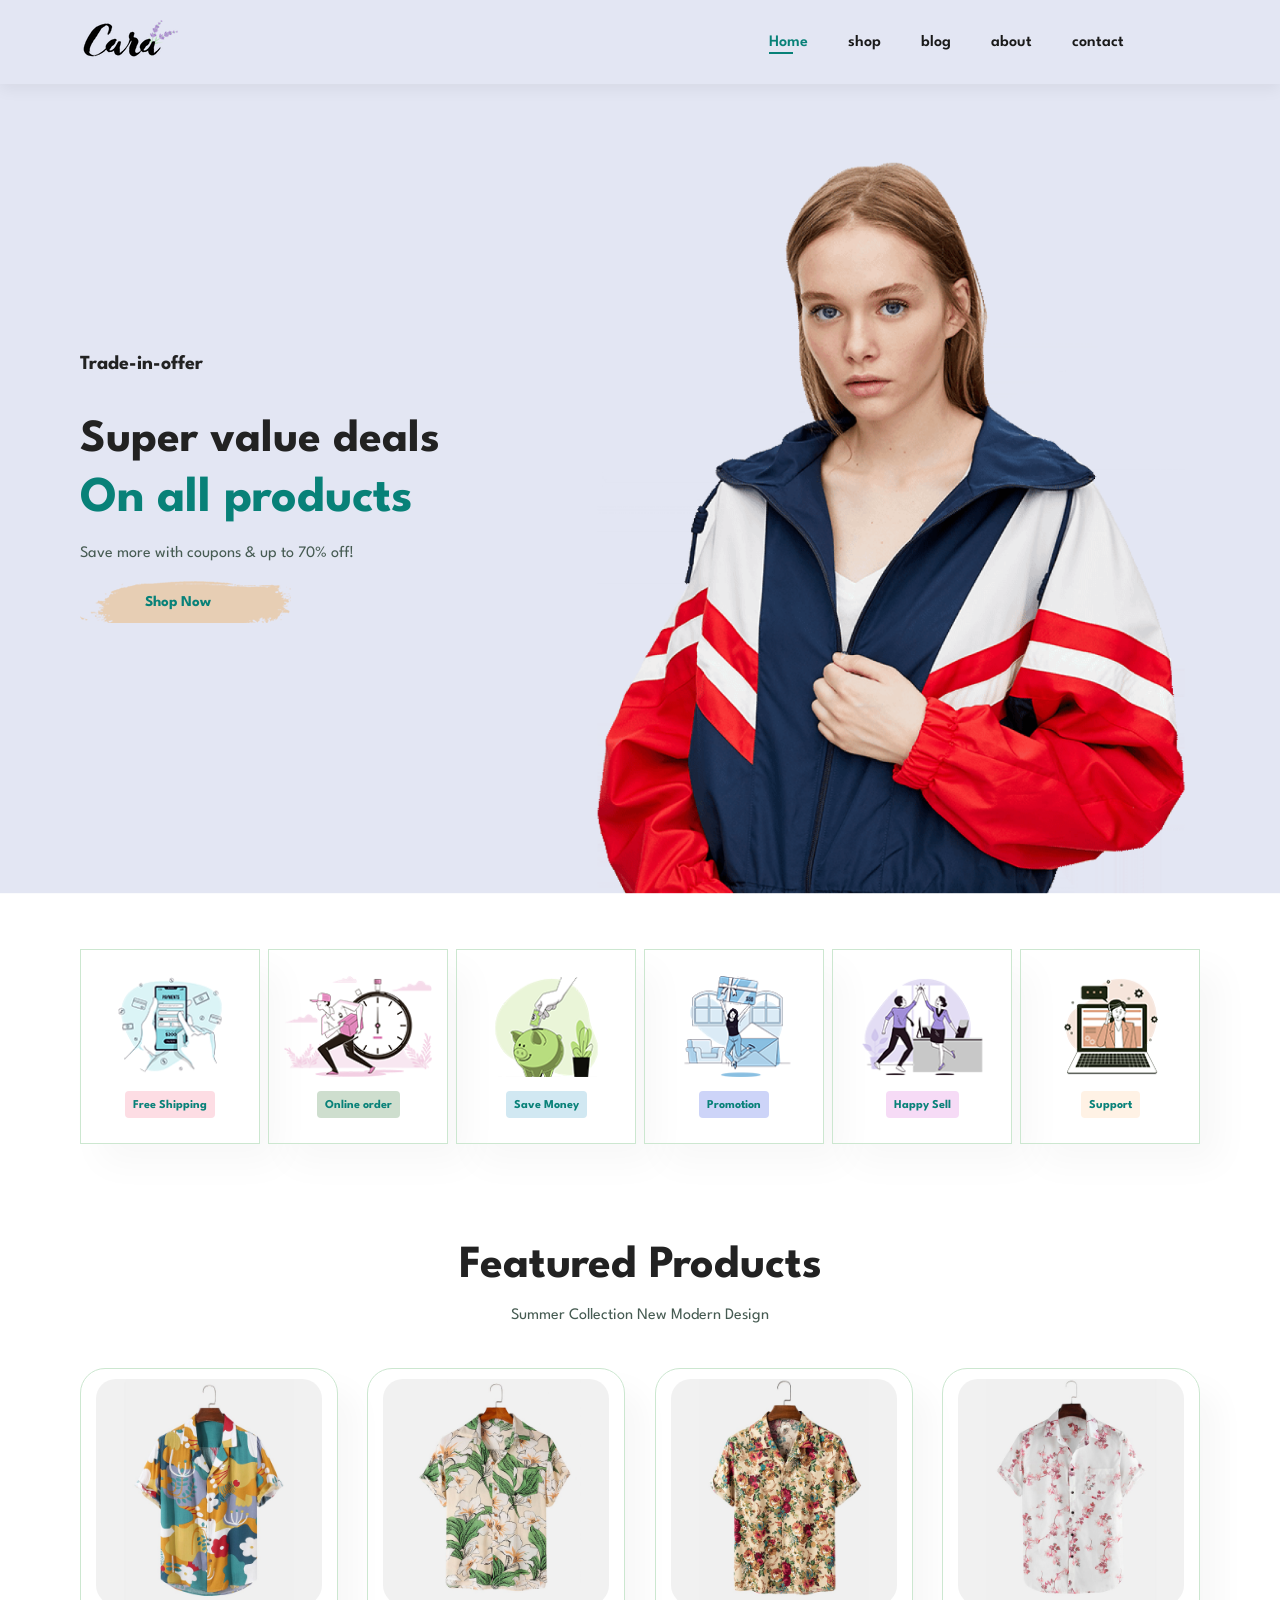
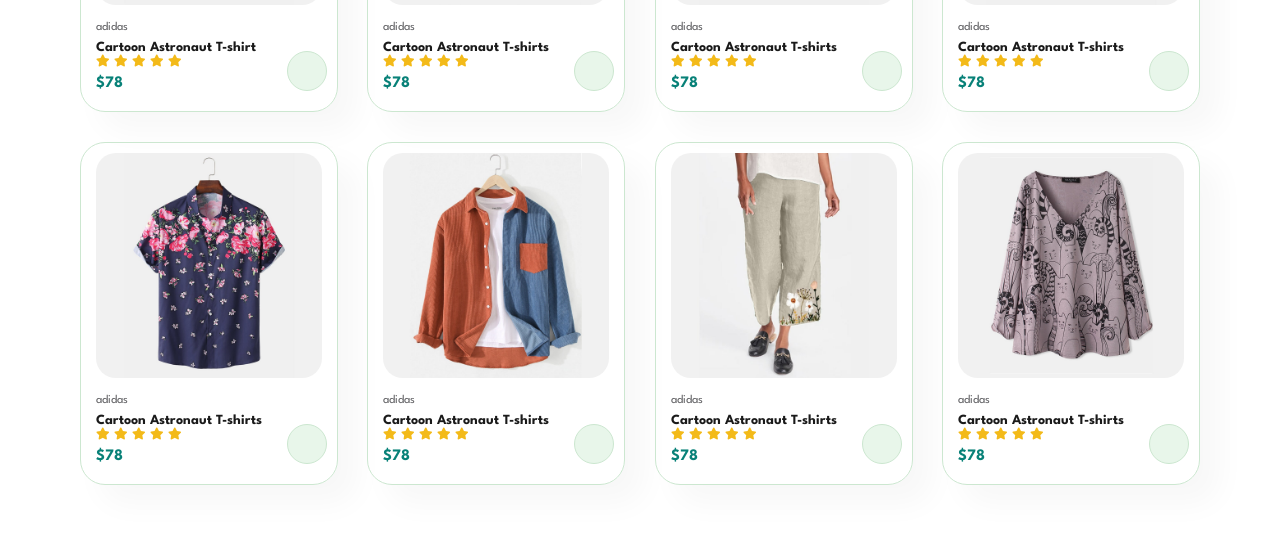
==== index.html @ c8a2ad6e "initial commit" ====
<!DOCTYPE html>
<html lang="en">
<head>
    <meta charset="UTF-8">
    <meta name="viewport" content="width=device-width, initial-scale=1.0">
    <title>Document</title>
    <link rel="stylesheet" href="style.css">
    <link rel="stylesheet" href="https://pro.fontawesome.com/releases/v5.10.0/css/all.css" />

</head>
<body>
    <section id="header">
        <a href="#"><img src="images/logo.png" class="logo" alt=""></a>
        <div >
            <ul id="navbar">
                <li><a href="index.html" class="active">Home</a></li>
                <li><a href="shop.html">shop</a></li>
                <li><a href="blog.html">blog</a></li>
                <li><a href="about.html">about</a></li>
                <li><a href="contact.html">contact</a></li>
                <li><a href="cart.html"> <i class="far fa-shopping-bag"></i></a></li>
            </ul>
        </div>
    </section>
    <section id="hero">
        <h4>Trade-in-offer</h4>
        <h2>Super value deals</h2>
        <h1>On all products</h1>
        <p>Save more with coupons & up to 70% off!</p>
        <button>Shop Now</button>
    </section>

    <section id="feature" class="section-p1">
        <div class="fe-box">
            <img src="images/features/f1.png" alt="">
            <h6>Free Shipping</h6>
        </div>
        <div class="fe-box">
            <img src="images/features/f2.png" alt="">
            <h6>Online order</h6>
        </div>
        <div class="fe-box">
            <img src="images/features/f3.png" alt="">
            <h6>Save Money</h6>
        </div>
        <div class="fe-box">
            <img src="images/features/f4.png" alt="">
            <h6>Promotion</h6>
        </div>
        <div class="fe-box">
            <img src="images/features/f5.png" alt="">
            <h6>Happy Sell</h6>
        </div>
        <div class="fe-box">
            <img src="images/features/f6.png" alt="">
            <h6>Support</h6>
        </div>
    </section>

    <section id="product1" class="section-p1">
        <h2>Featured Products</h2>
        <p>Summer Collection New Modern Design</p>
        <div class="pro-container">
            <div class="pro">
                <img src="images/products/f1.jpg" alt="">
                <div class="des">
                    <span>adidas</span>
                    <h5>Cartoon Astronaut T-shirt</h5>
                    <div class="star">
                        <i class="fas fa-star"></i>
                        <i class="fas fa-star"></i>
                        <i class="fas fa-star"></i>
                        <i class="fas fa-star"></i>
                        <i class="fas fa-star"></i>
                    </div>
                    <h4>$78</h4>
                </div>
                <a href="#"><i class="fas fa-shopping-cart cart"></i></a>
            </div>
            <div class="pro">
                <img src="images/products/f2.jpg" alt="">
                <div class="des">
                    <span>adidas</span>
                    <h5>Cartoon Astronaut T-shirts</h5>
                    <div class="star">
                        <i class="fas fa-star"></i>
                        <i class="fas fa-star"></i>
                        <i class="fas fa-star"></i>
                        <i class="fas fa-star"></i>
                        <i class="fas fa-star"></i>
                    </div>
                    <h4>$78</h4>
                </div>
                <a href="#"><i class="fas fa-shopping-cart cart"></i></a>
            </div>
             <div class="pro">
                <img src="images/products/f3.jpg" alt="">
                <div class="des">
                    <span>adidas</span>
                    <h5>Cartoon Astronaut T-shirts</h5>
                    <div class="star">
                        <i class="fas fa-star"></i>
                        <i class="fas fa-star"></i>
                        <i class="fas fa-star"></i>
                        <i class="fas fa-star"></i>
                        <i class="fas fa-star"></i>
                    </div>
                    <h4>$78</h4>
                </div>
                <a href="#"><i class="fas fa-shopping-cart cart"></i></a>
            </div>
             <div class="pro">
                <img src="images/products/f4.jpg" alt="">
                <div class="des">
                    <span>adidas</span>
                    <h5>Cartoon Astronaut T-shirts</h5>
                    <div class="star">
                        <i class="fas fa-star"></i>
                        <i class="fas fa-star"></i>
                        <i class="fas fa-star"></i>
                        <i class="fas fa-star"></i>
                        <i class="fas fa-star"></i>
                    </div>
                    <h4>$78</h4>
                </div>
                <a href="#"><i class="fas fa-shopping-cart cart"></i></a>
            </div>
             <div class="pro">
                <img src="images/products/f5.jpg" alt="">
                <div class="des">
                    <span>adidas</span>
                    <h5>Cartoon Astronaut T-shirts</h5>
                    <div class="star">
                        <i class="fas fa-star"></i>
                        <i class="fas fa-star"></i>
                        <i class="fas fa-star"></i>
                        <i class="fas fa-star"></i>
                        <i class="fas fa-star"></i>
                    </div>
                    <h4>$78</h4>
                </div>
                <a href="#"><i class="fas fa-shopping-cart cart"></i></a>
            </div>
             <div class="pro">
                <img src="images/products/f6.jpg" alt="">
                <div class="des">
                    <span>adidas</span>
                    <h5>Cartoon Astronaut T-shirts</h5>
                    <div class="star">
                        <i class="fas fa-star"></i>
                        <i class="fas fa-star"></i>
                        <i class="fas fa-star"></i>
                        <i class="fas fa-star"></i>
                        <i class="fas fa-star"></i>
                    </div>
                    <h4>$78</h4>
                </div>
                <a href="#"><i class="fas fa-shopping-cart cart"></i></a>
            </div> 
            <div class="pro">
                <img src="images/products/f7.jpg" alt="">
                <div class="des">
                    <span>adidas</span>
                    <h5>Cartoon Astronaut T-shirts</h5>
                    <div class="star">
                        <i class="fas fa-star"></i>
                        <i class="fas fa-star"></i>
                        <i class="fas fa-star"></i>
                        <i class="fas fa-star"></i>
                        <i class="fas fa-star"></i>
                    </div>
                    <h4>$78</h4>
                </div>
                <a href="#"><i class="fas fa-shopping-cart cart"></i></a>
            </div>
             <div class="pro">
                <img src="images/products/f8.jpg" alt="">
                <div class="des">
                    <span>adidas</span>
                    <h5>Cartoon Astronaut T-shirts</h5>
                    <div class="star">
                        <i class="fas fa-star"></i>
                        <i class="fas fa-star"></i>
                        <i class="fas fa-star"></i>
                        <i class="fas fa-star"></i>
                        <i class="fas fa-star"></i>
                    </div>
                    <h4>$78</h4>
                </div>
                <a href="#"><i class="fas fa-shopping-cart cart"></i></a>
            </div>
            </div> 
        
    </section>
    <script src="style.css"></script>
</body>
</html>
---- style.css ----
@import url("https://fonts.googleapis.com/css2?family=Spartan:wght@100;200;300;400;500;600;700;800;900&display=swap");
* {
  margin: 0;
  padding: 0;
  box-sizing: border-box;
  font-family: "Spartan", sans-serif;
}

html {
  scroll-behavior: smooth;
}

/* Global Styles */

h1 {
  font-size: 50px;
  line-height: 64px;
  color: #222;
}

h2 {
  font-size: 46px;
  line-height: 54px;
  color: #222;
}

h4 {
  font-size: 20px;
  color: #222;
}

h6 {
  font-weight: 700;
  font-size: 12px;
}

p {
  font-size: 16px;
  color: #465b52;
  margin: 15px 0 20px 0;
}

.section-p1 {
  padding: 40px 80px;
}

.section-m1 {
  margin: 40px 0;
}

body {
  width: 100%;
}

/*  header start */
#header{
    display: flex;
    justify-content: space-between;
    align-items: center;
    padding: 20px 80px;
    background:#E3E6F3 ;
    box-shadow: 0px 5px 15px rgba(0,0,0,0.06);

    /* to make header stick top to page we do  */
    position: sticky;
    top: 0;
    left: 0;
    z-index: 999;
}
#navbar{
    display: flex;
    align-items: center;
    justify-content: center;
}
#navbar li{
    list-style: none;
    padding: 0 20px;
    position: relative;
}
#navbar li a{
    text-decoration: none;
    font-size: 16px;
    font-weight: 600;
    color:#1a1a1a;
    transition: 0.3s ease;
}
#navbar li a:hover ,
#navbar li a.active{
    color: #088178;
}
#navbar li a.active::after,
#navbar li a:hover::after {
    content: "";
    background: #088178;
    width: 30%;
    height: 2px;
    position: absolute;
    left: 20px;
    bottom: -4px;
}

 /* hero section  */
 #hero{
    background-image: url(images/hero4.png);
    height: 90vh;
    width: 100%;
    background-size: cover;
    background-position: top 25%  right 0;
    padding: 0px 80px;
    display: flex;
    flex-direction: column;
    justify-content: center;
    align-items: flex-start;
 }
 #hero h4{
    padding-bottom: 40px;
 }
 #hero h1{
    color: #088178;
 }
 #hero button{
    background-image: url(images/button.png);
    background-repeat: no repeat;
    background-color: transparent;
    color: #088178;
    padding: 14px 80px 14px 65px ;
    border: 0;
    font-size: 15px;
    font-weight: 700;
    cursor: pointer;
 }

 /* feature section  */

 #feature{
    display: flex;
    justify-content: space-between;
    align-items: center;
    flex-wrap: wrap;
    /* gap: 5px; */
    
 }
 #feature .fe-box {
    width: 180px;
    border: 1px solid #cce7d0;
     text-align: center;
     padding: 25px 15px;
     box-shadow: 20px 20px 34px rgba(0, 0, 0, 0.03);
     margin: 15px 0;
 }
 #feature .fe-box:hover{
         box-shadow: 10px 10px 54px rgba(70, 60, 221, 0.01);
 }
 #feature .fe-box h6{
    display: inline-block;
    background-color: #fddde4;
    padding: 9px 8px 6px 8px ;
    color: #088178;
    line-height: 1;
    border-radius: 4px;
 }
  #feature .fe-box img{
    width: 100%;
    margin-bottom: 10px;
  }
   #feature .fe-box:nth-child(2) h6{
    background-color: #cedece;
   }
   #feature .fe-box:nth-child(3) h6{
    background-color: #d1e8f2;
   }
   #feature .fe-box:nth-child(4) h6{
    background-color: #cdd4f8;
   }
   #feature .fe-box:nth-child(5) h6{
    background-color: #f6dbf6;
   }
   #feature .fe-box:nth-child(6) h6{
    background-color: #fff2e5;
   }

   /* product section  */
   #product1{
    text-align: center;
   }
   #product1 .pro-container{
    display: flex;
    justify-content: space-between;
    padding-top: 10px;
    flex-wrap: wrap;
   }
    #product1 .pro{
        width: 23%;
        min-width: 250px;
        padding: 10px 15px;
        border: 1px solid #cce7d0;
        border-radius: 25px;
        cursor: pointer;
        box-shadow: 20px 20px 30px rgba(0, 0, 0, 0.03);
        transform: 0.03s ease;
        margin: 15px 0;
        position: relative;
    }
    #product1 .pro:hover{
    box-shadow: 20px 20px 30px rgba(0, 0, 0, 0.06);

    }
    #product1 .pro img{
        width: 100%;
        border-radius: 20px;
    }
    #product1 .pro .des{
        text-align: start;
        padding: 10px 0;
    }
    #product1 .pro .des span{
        font-size: 12px;
        color: #606063;
    }
    #product1 .pro .des h5{
        padding-top: 7px;
        font-size: 14px;
        color: #1a1a1a;
    }
    #product1 .pro .des i{
     font-size: 12px;
     color: rgb(243, 186, 25);
    }
    #product1 .pro .des h4{
        padding-top: 7px;
        color: #088178;
        font-size: 16px;
        font-weight: 700;
    }
     #product1 .pro .cart{
        border: 1px solid #cce7d0;
        width: 40px;
        height: 40px;
        line-height: 40px;
        border-radius: 50px;
        background-color: #e8f6ea;
        font-weight: 500;
        position: absolute;
        right: 10px;
        bottom: 20px;



     }
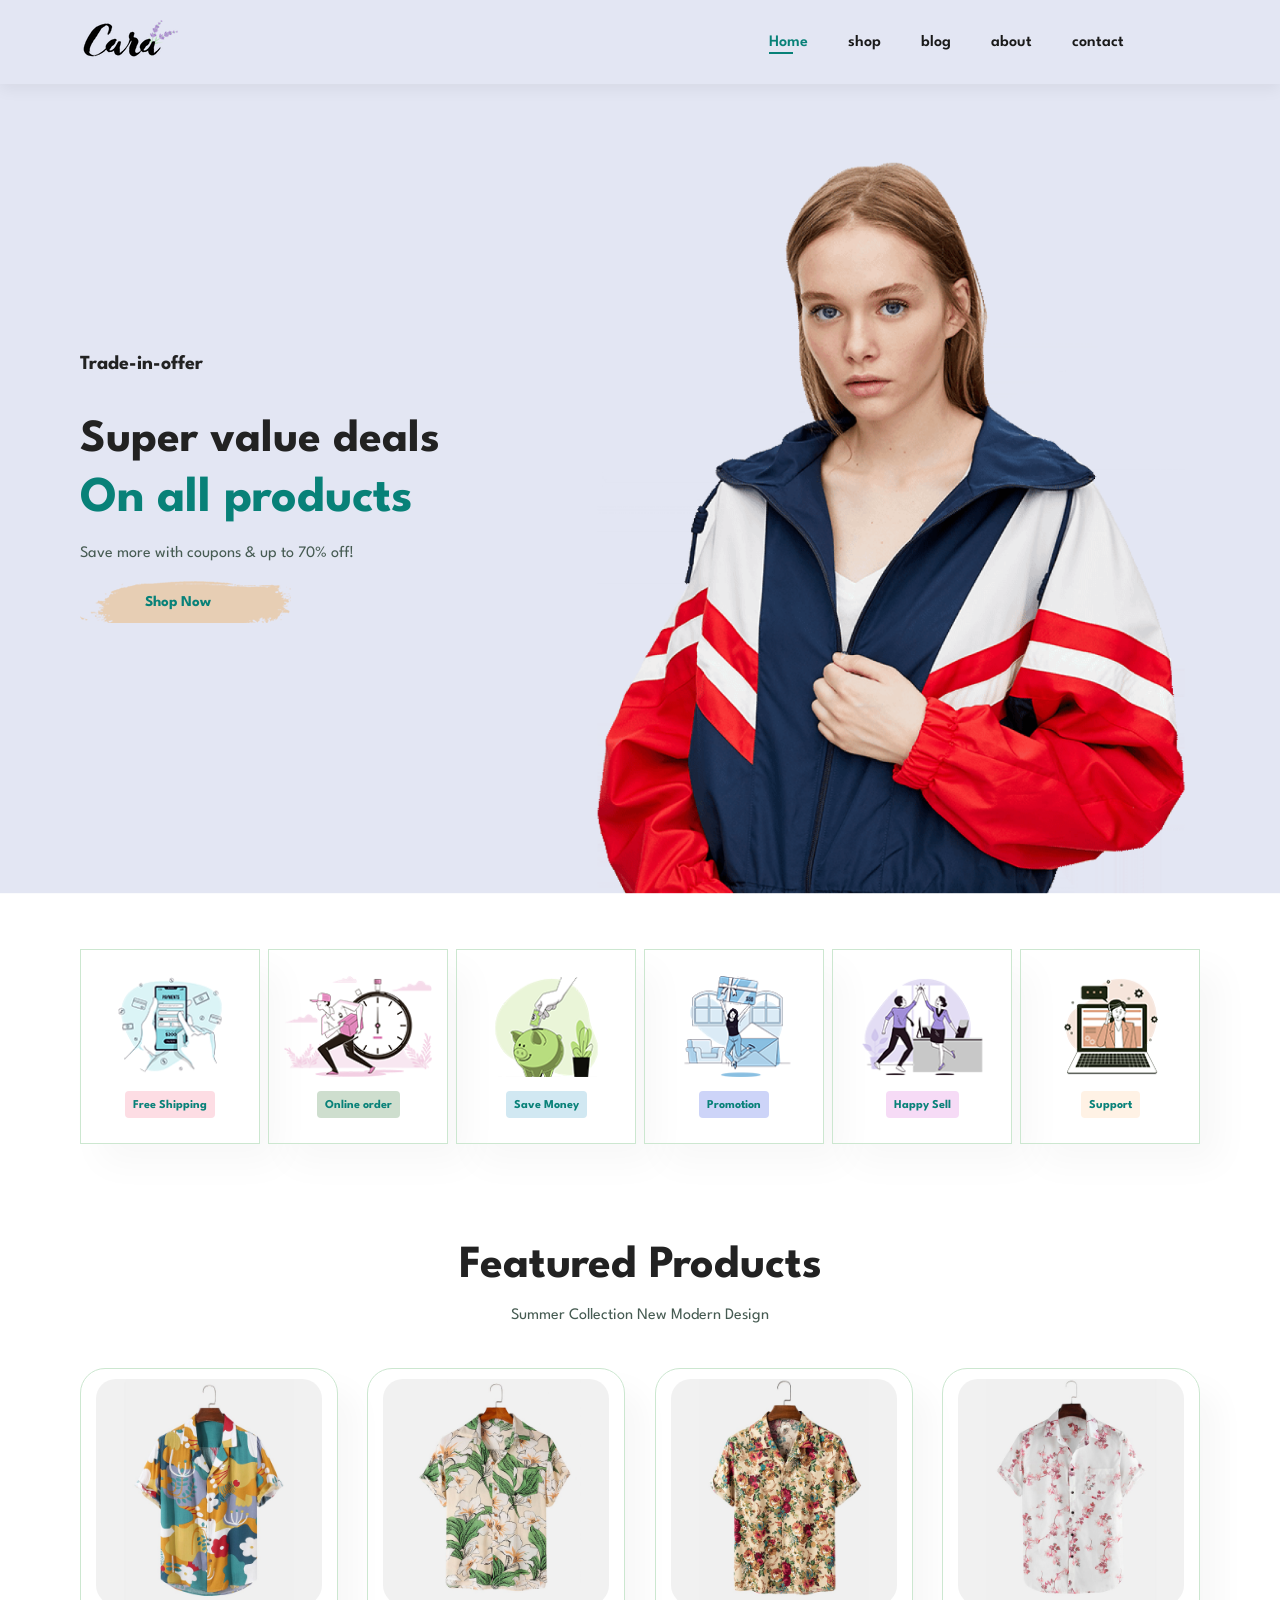
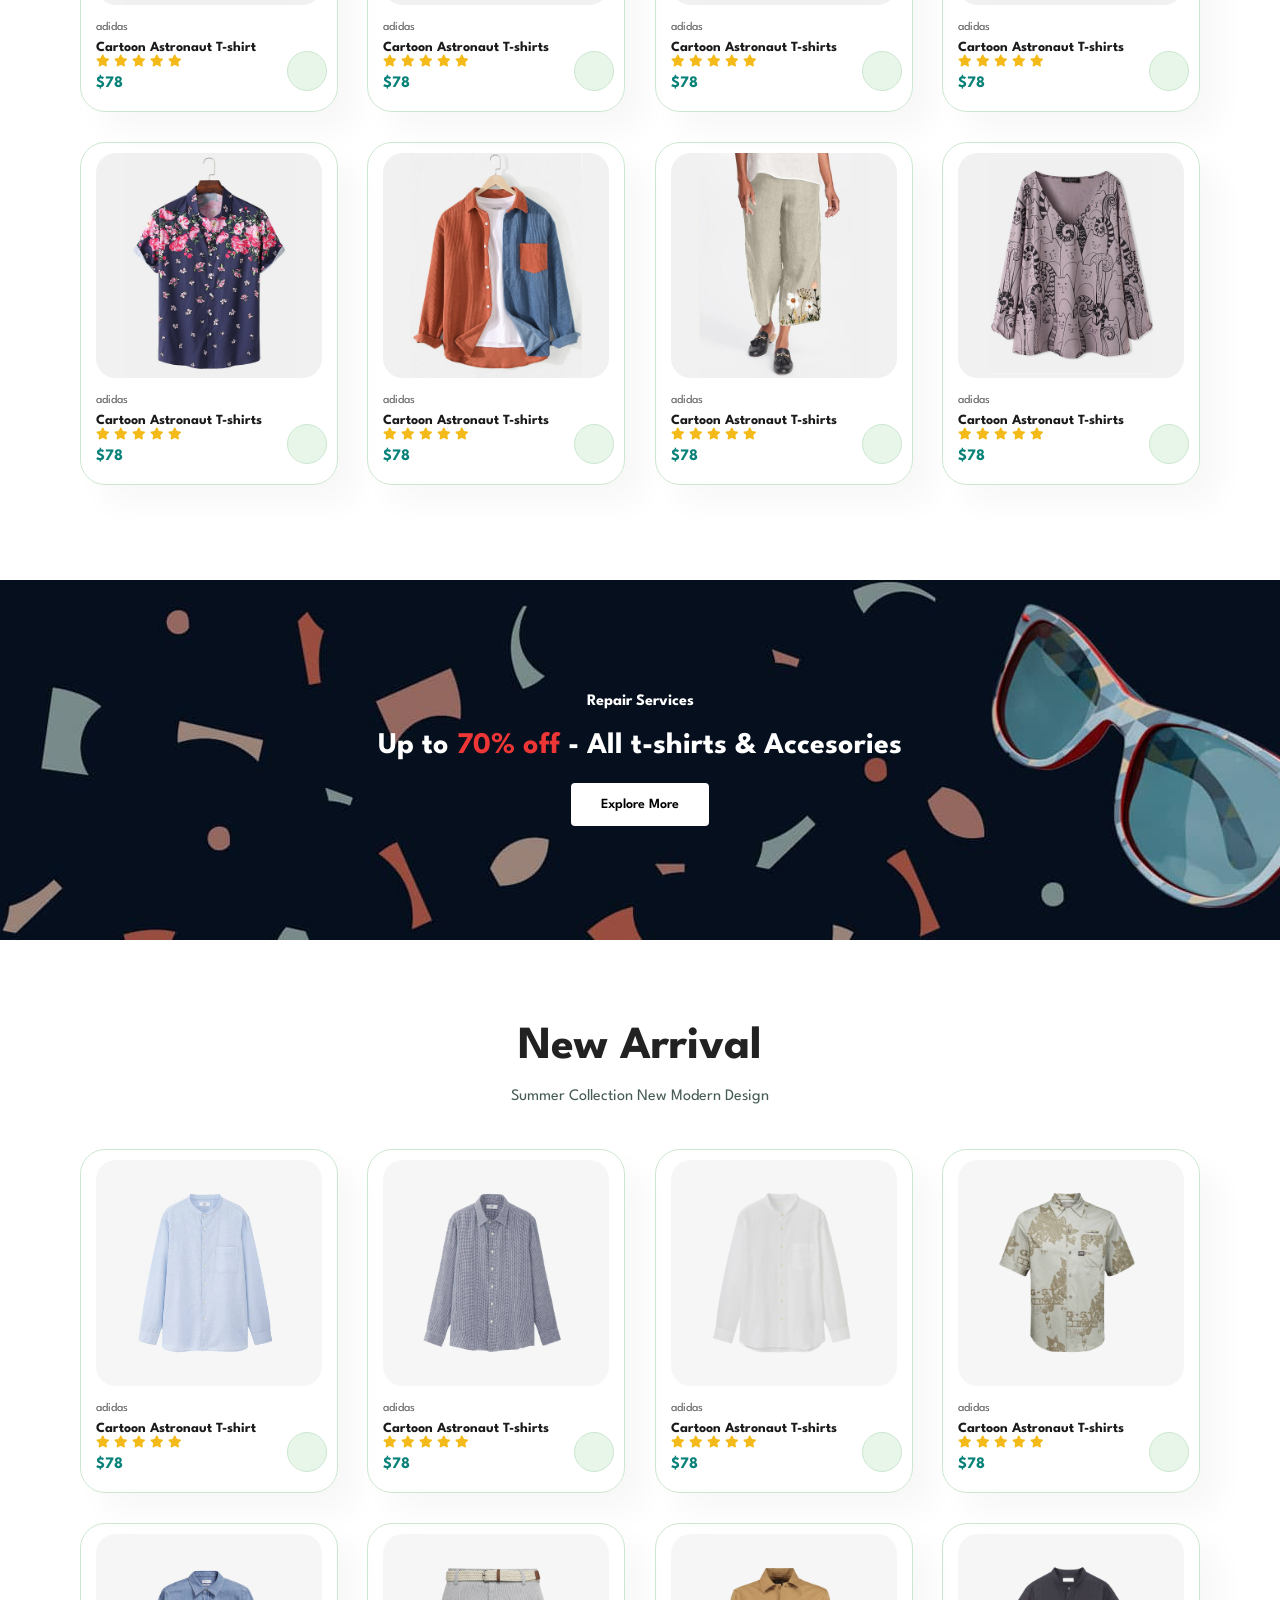
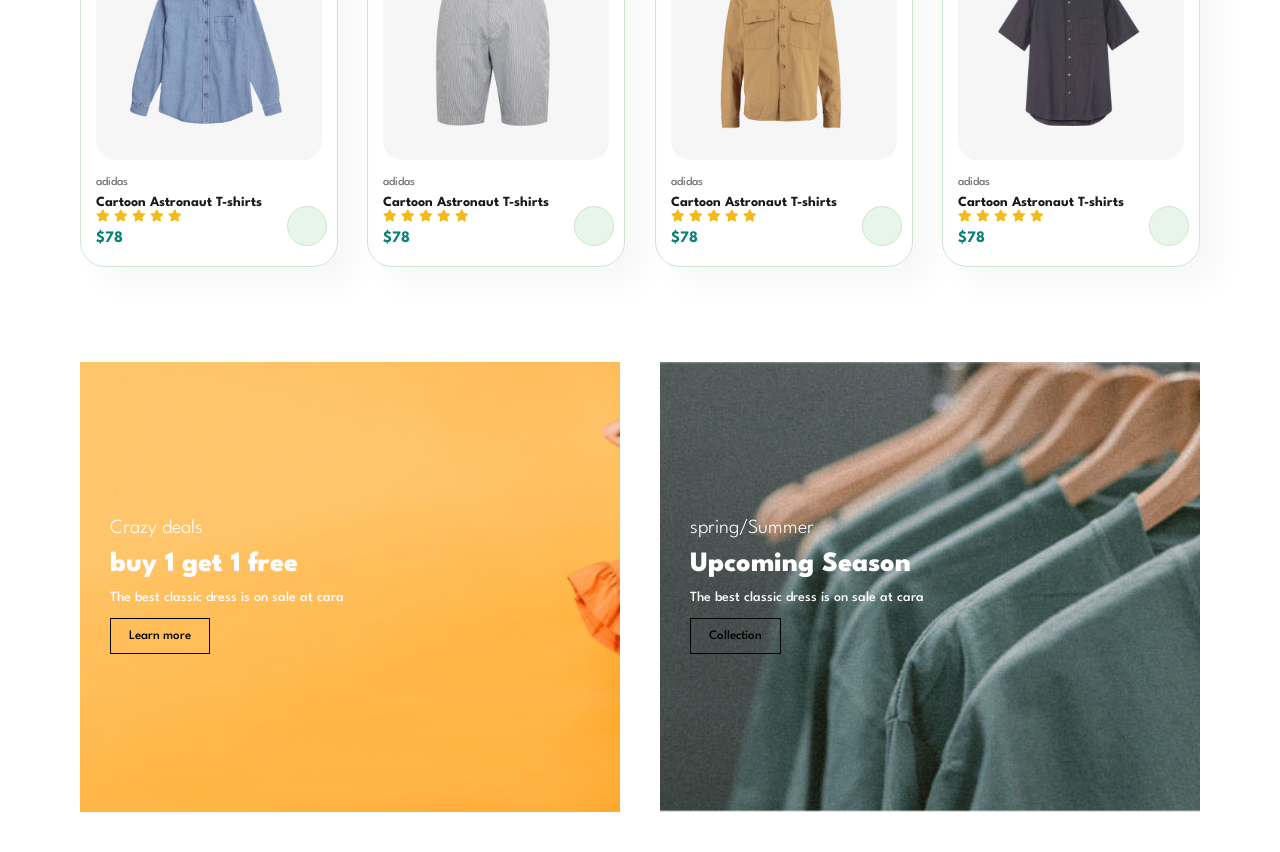
==== commit 14439ea8: "Updated index.html and style.css" ====
--- a/index.html
+++ b/index.html
@@ -192,6 +192,165 @@
             </div> 
         
     </section>
+    <section id="banner" class="section-m1" >
+        <h4>Repair Services</h4>
+        <h2>Up to <span>70% off</span> - All t-shirts & Accesories</h2>
+        <button class="normal">Explore More</button>
+
+    </section>
+
+    <section id="product1" class="section-p1">
+        <h2>New Arrival</h2>
+        <p>Summer Collection New Modern Design</p>
+        <div class="pro-container">
+            <div class="pro">
+                <img src="images/products/n1.jpg" alt="">
+                <div class="des">
+                    <span>adidas</span>
+                    <h5>Cartoon Astronaut T-shirt</h5>
+                    <div class="star">
+                        <i class="fas fa-star"></i>
+                        <i class="fas fa-star"></i>
+                        <i class="fas fa-star"></i>
+                        <i class="fas fa-star"></i>
+                        <i class="fas fa-star"></i>
+                    </div>
+                    <h4>$78</h4>
+                </div>
+                <a href="#"><i class="fas fa-shopping-cart cart"></i></a>
+            </div>
+            <div class="pro">
+                <img src="images/products/n2.jpg" alt="">
+                <div class="des">
+                    <span>adidas</span>
+                    <h5>Cartoon Astronaut T-shirts</h5>
+                    <div class="star">
+                        <i class="fas fa-star"></i>
+                        <i class="fas fa-star"></i>
+                        <i class="fas fa-star"></i>
+                        <i class="fas fa-star"></i>
+                        <i class="fas fa-star"></i>
+                    </div>
+                    <h4>$78</h4>
+                </div>
+                <a href="#"><i class="fas fa-shopping-cart cart"></i></a>
+            </div>
+             <div class="pro">
+                <img src="images/products/n3.jpg" alt="">
+                <div class="des">
+                    <span>adidas</span>
+                    <h5>Cartoon Astronaut T-shirts</h5>
+                    <div class="star">
+                        <i class="fas fa-star"></i>
+                        <i class="fas fa-star"></i>
+                        <i class="fas fa-star"></i>
+                        <i class="fas fa-star"></i>
+                        <i class="fas fa-star"></i>
+                    </div>
+                    <h4>$78</h4>
+                </div>
+                <a href="#"><i class="fas fa-shopping-cart cart"></i></a>
+            </div>
+             <div class="pro">
+                <img src="images/products/n4.jpg" alt="">
+                <div class="des">
+                    <span>adidas</span>
+                    <h5>Cartoon Astronaut T-shirts</h5>
+                    <div class="star">
+                        <i class="fas fa-star"></i>
+                        <i class="fas fa-star"></i>
+                        <i class="fas fa-star"></i>
+                        <i class="fas fa-star"></i>
+                        <i class="fas fa-star"></i>
+                    </div>
+                    <h4>$78</h4>
+                </div>
+                <a href="#"><i class="fas fa-shopping-cart cart"></i></a>
+            </div>
+             <div class="pro">
+                <img src="images/products/n5.jpg" alt="">
+                <div class="des">
+                    <span>adidas</span>
+                    <h5>Cartoon Astronaut T-shirts</h5>
+                    <div class="star">
+                        <i class="fas fa-star"></i>
+                        <i class="fas fa-star"></i>
+                        <i class="fas fa-star"></i>
+                        <i class="fas fa-star"></i>
+                        <i class="fas fa-star"></i>
+                    </div>
+                    <h4>$78</h4>
+                </div>
+                <a href="#"><i class="fas fa-shopping-cart cart"></i></a>
+            </div>
+             <div class="pro">
+                <img src="images/products/n6.jpg" alt="">
+                <div class="des">
+                    <span>adidas</span>
+                    <h5>Cartoon Astronaut T-shirts</h5>
+                    <div class="star">
+                        <i class="fas fa-star"></i>
+                        <i class="fas fa-star"></i>
+                        <i class="fas fa-star"></i>
+                        <i class="fas fa-star"></i>
+                        <i class="fas fa-star"></i>
+                    </div>
+                    <h4>$78</h4>
+                </div>
+                <a href="#"><i class="fas fa-shopping-cart cart"></i></a>
+            </div> 
+            <div class="pro">
+                <img src="images/products/n7.jpg" alt="">
+                <div class="des">
+                    <span>adidas</span>
+                    <h5>Cartoon Astronaut T-shirts</h5>
+                    <div class="star">
+                        <i class="fas fa-star"></i>
+                        <i class="fas fa-star"></i>
+                        <i class="fas fa-star"></i>
+                        <i class="fas fa-star"></i>
+                        <i class="fas fa-star"></i>
+                    </div>
+                    <h4>$78</h4>
+                </div>
+                <a href="#"><i class="fas fa-shopping-cart cart"></i></a>
+            </div>
+             <div class="pro">
+                <img src="images/products/n8.jpg" alt="">
+                <div class="des">
+                    <span>adidas</span>
+                    <h5>Cartoon Astronaut T-shirts</h5>
+                    <div class="star">
+                        <i class="fas fa-star"></i>
+                        <i class="fas fa-star"></i>
+                        <i class="fas fa-star"></i>
+                        <i class="fas fa-star"></i>
+                        <i class="fas fa-star"></i>
+                    </div>
+                    <h4>$78</h4>
+                </div>
+                <a href="#"><i class="fas fa-shopping-cart cart"></i></a>
+            </div>
+            </div> 
+        
+    </section>
+
+    <section id="sm-banner" class="section-p1">
+        <div class="banner-box">
+            <h4>Crazy deals</h4>
+            <h2>buy 1 get 1 free</h2>
+            <span>The best classic dress is on sale at cara</span>
+            <button class="white">Learn more</button>
+        </div>
+        <div class="banner-box banner-box-2">
+            <h4>spring/Summer</h4>
+            <h2>Upcoming Season</h2>
+            <span>The best classic dress is on sale at cara</span>
+            <button class="white">Collection</button>
+        </div>
+    </section>
+
+
     <script src="style.css"></script>
 </body>
 </html>
--- a/style.css
+++ b/style.css
@@ -46,6 +46,29 @@
 
 .section-m1 {
   margin: 40px 0;
+}
+button.normal{
+  padding: 15px 30px;
+  background-color: #fff;
+  color: #000;
+  border-radius: 4px;
+  border: none;
+  outline: none;
+  font-weight: 600;
+  font-size: 14px;
+  cursor: pointer;
+  transform: 0.2s;
+}
+button.white{
+  padding: 11px 18px;
+  background-color:transparent;
+  color: #000;
+  border: 1px solid black;
+  outline: none;
+  font-weight: 500;
+  font-size: 13px;
+  cursor: pointer;
+  transform: 0.2s;
 }
 
 body {
@@ -243,7 +266,74 @@
         position: absolute;
         right: 10px;
         bottom: 20px;
-
-
-
-     }
+     }
+
+     /* banner section  */
+     #banner{
+      display: flex;
+      flex-direction: column;
+      justify-content: center;
+      align-items: center;
+      text-align: center;
+      background-image: url(images/banner/b2.jpg);
+      width: 100%;
+      height: 40vh;
+      background-size: cover;
+      background-position: center;
+     }
+     #banner h4{
+      color: #fff;
+      font-size: 16px;
+     }
+     #banner h2{
+      color: #fff;
+      font-size: 30px;
+      padding: 10px 0;
+     }
+     #banner h2 span{
+      color: #ef3636;
+     }
+     #banner button:hover{
+      background-color: #088178;
+      color: #fff;
+     }
+     #sm-banner{
+      display: flex;
+       justify-content: space-between;
+      flex-wrap: wrap; 
+     }
+     #sm-banner .banner-box{
+      display: flex;
+      flex-direction: column;
+      justify-content: center;
+      align-items: flex-start;
+      background-image: url(images/banner/b17.jpg);
+      min-width: 540px;
+      height: 50vh;
+      background-size: cover;
+      padding: 30px;
+     }
+    #sm-banner .banner-box-2{
+            background-image: url(images/banner/b10.jpg);
+
+    }
+     #sm-banner h4{
+      color: #fff;
+      font-size: 20px;
+      font-weight: 300;
+     }
+      #sm-banner h2{
+        color: #fff;
+      font-size: 28px;
+      font-weight:800;
+      }
+      #sm-banner span{
+        color: #fff;
+      font-size: 14px;
+      font-weight:500;
+      padding-bottom: 14px;
+      }
+      #sm-banner .banner-box:hover button{
+        background-color: #088178;
+        border: 1px solid #088178;
+      }
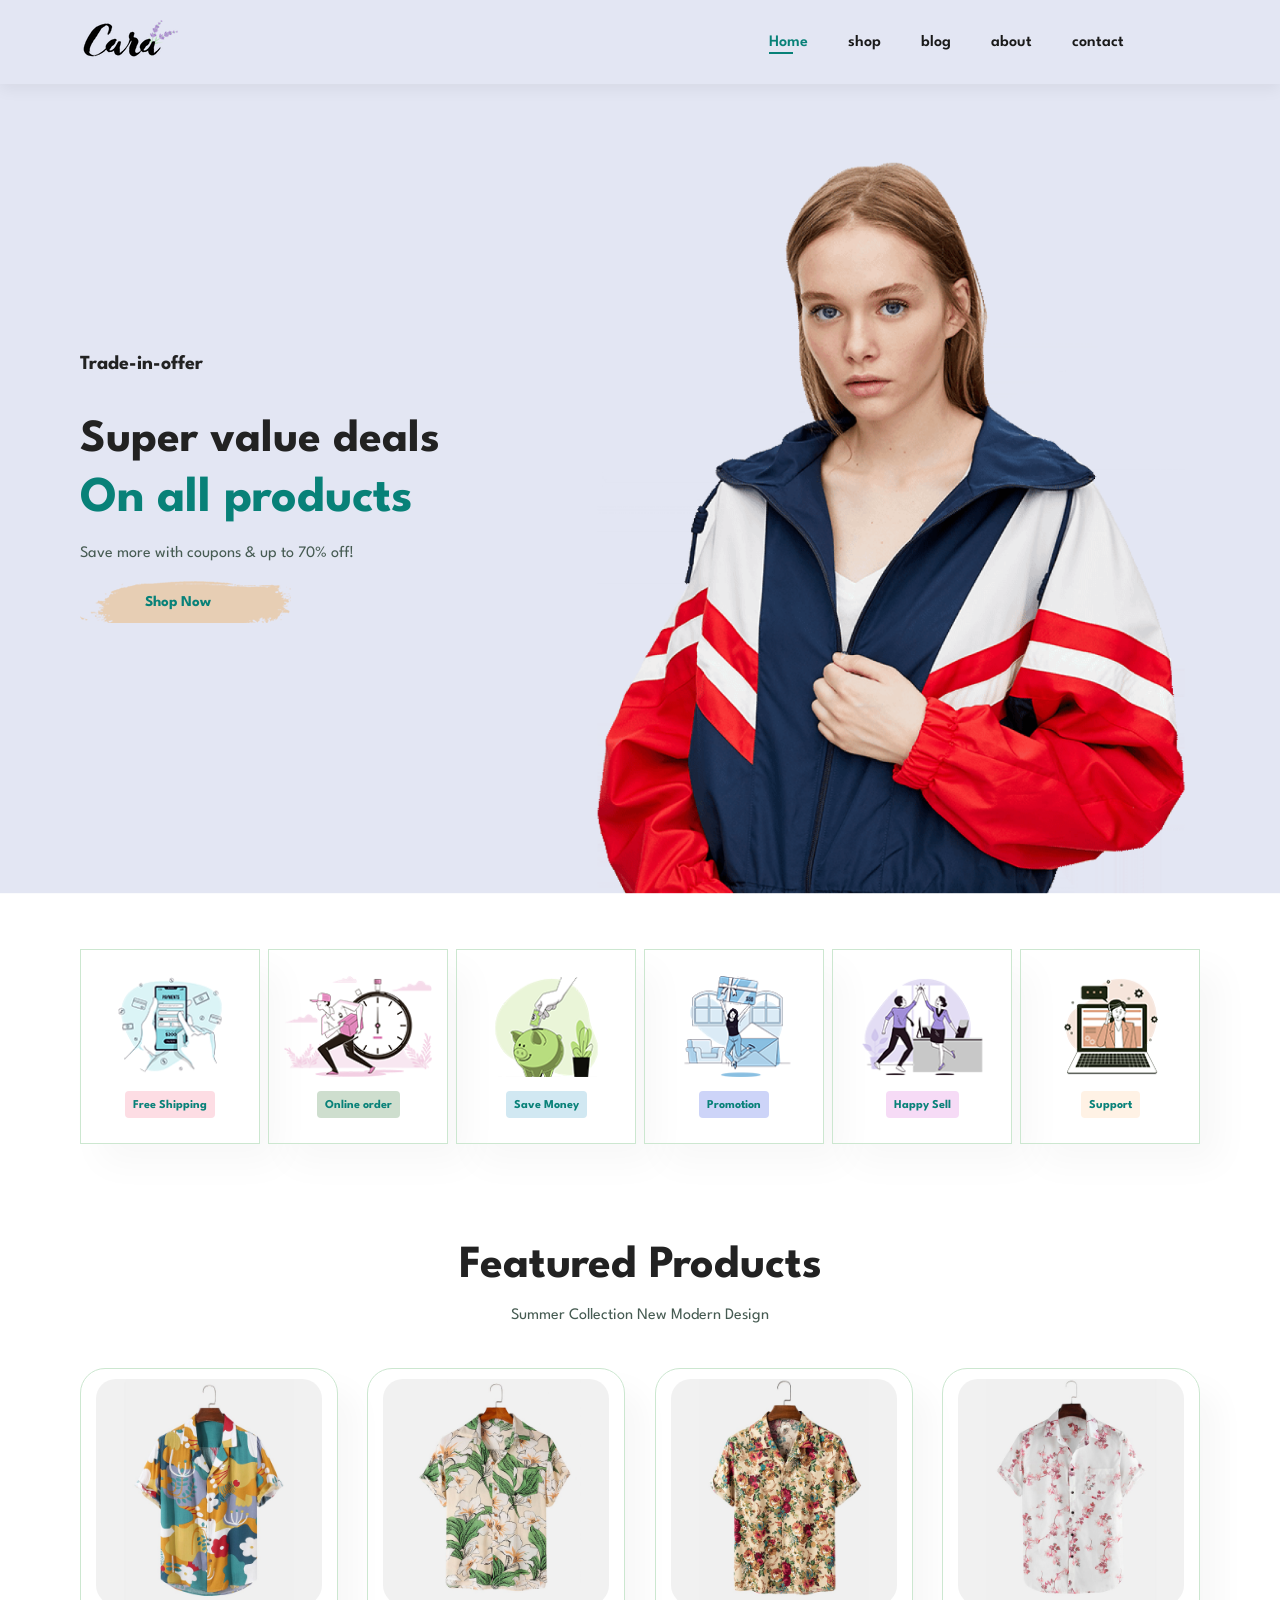
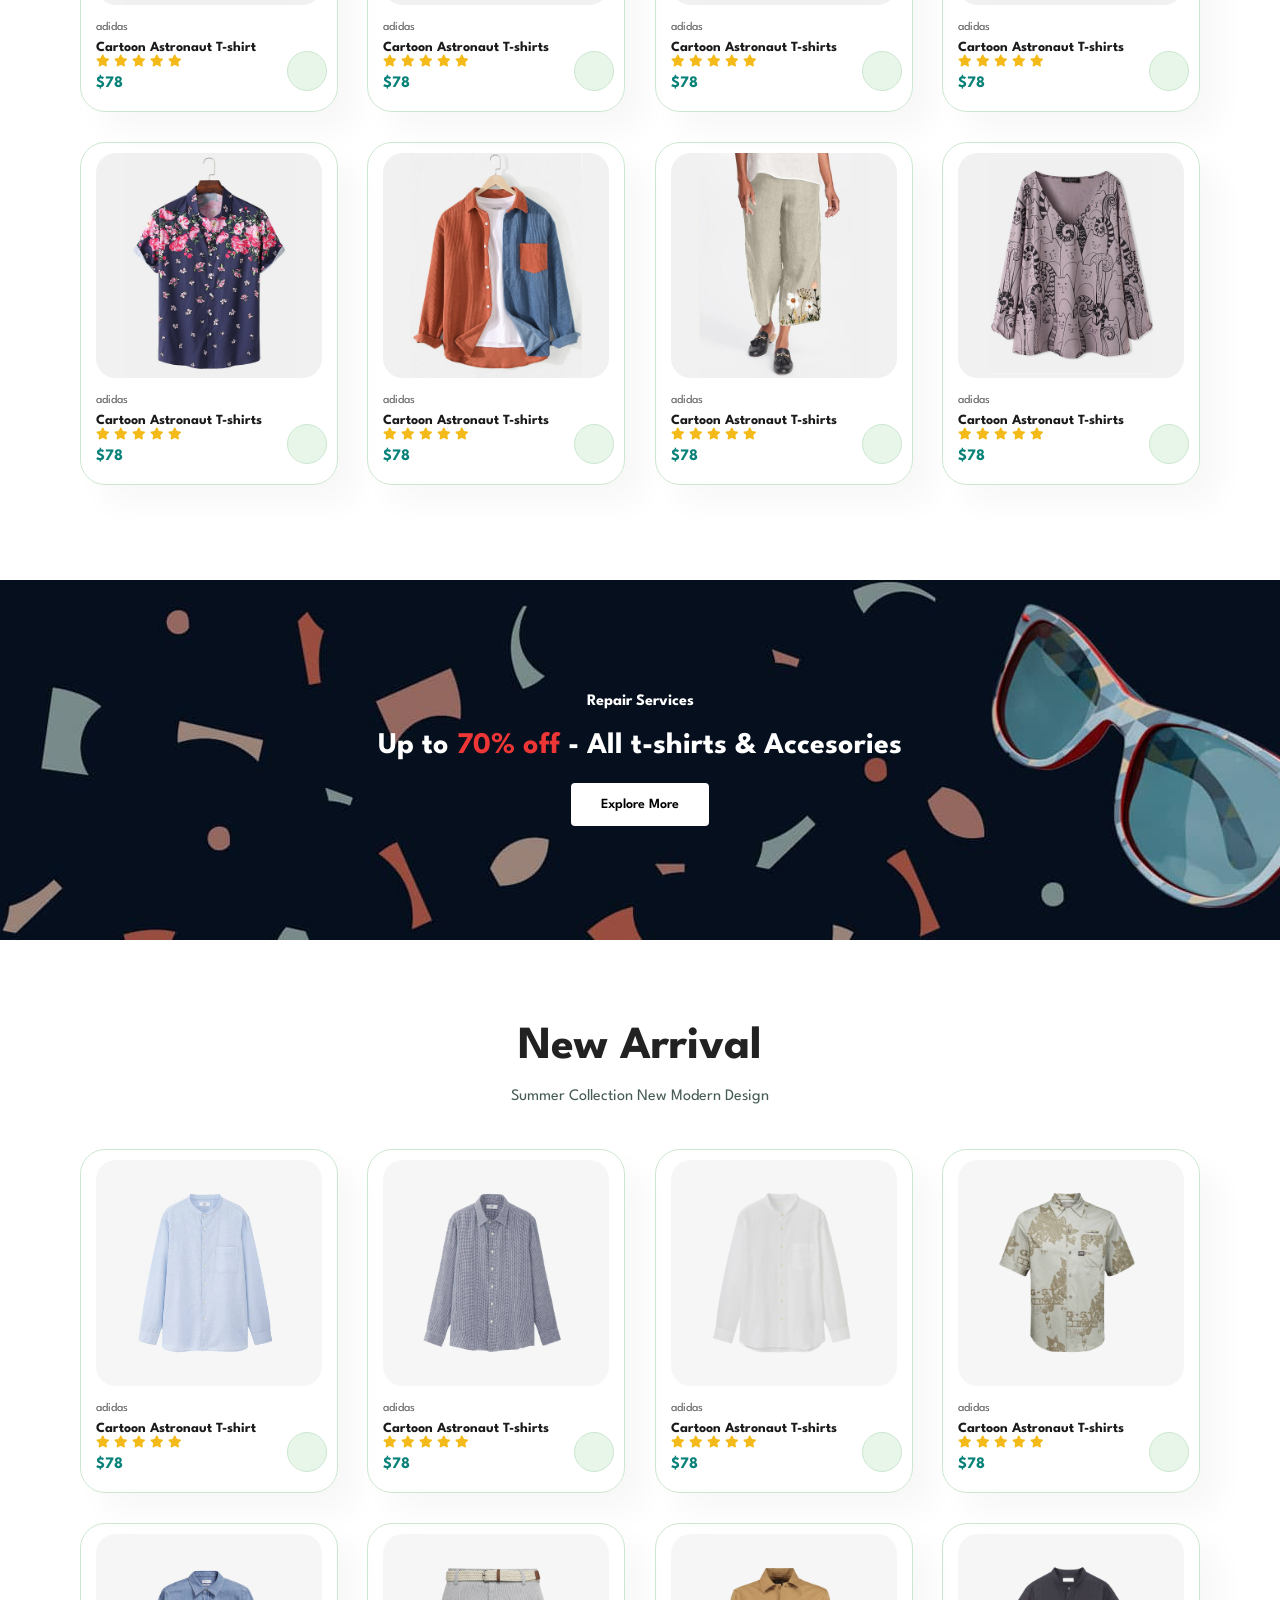
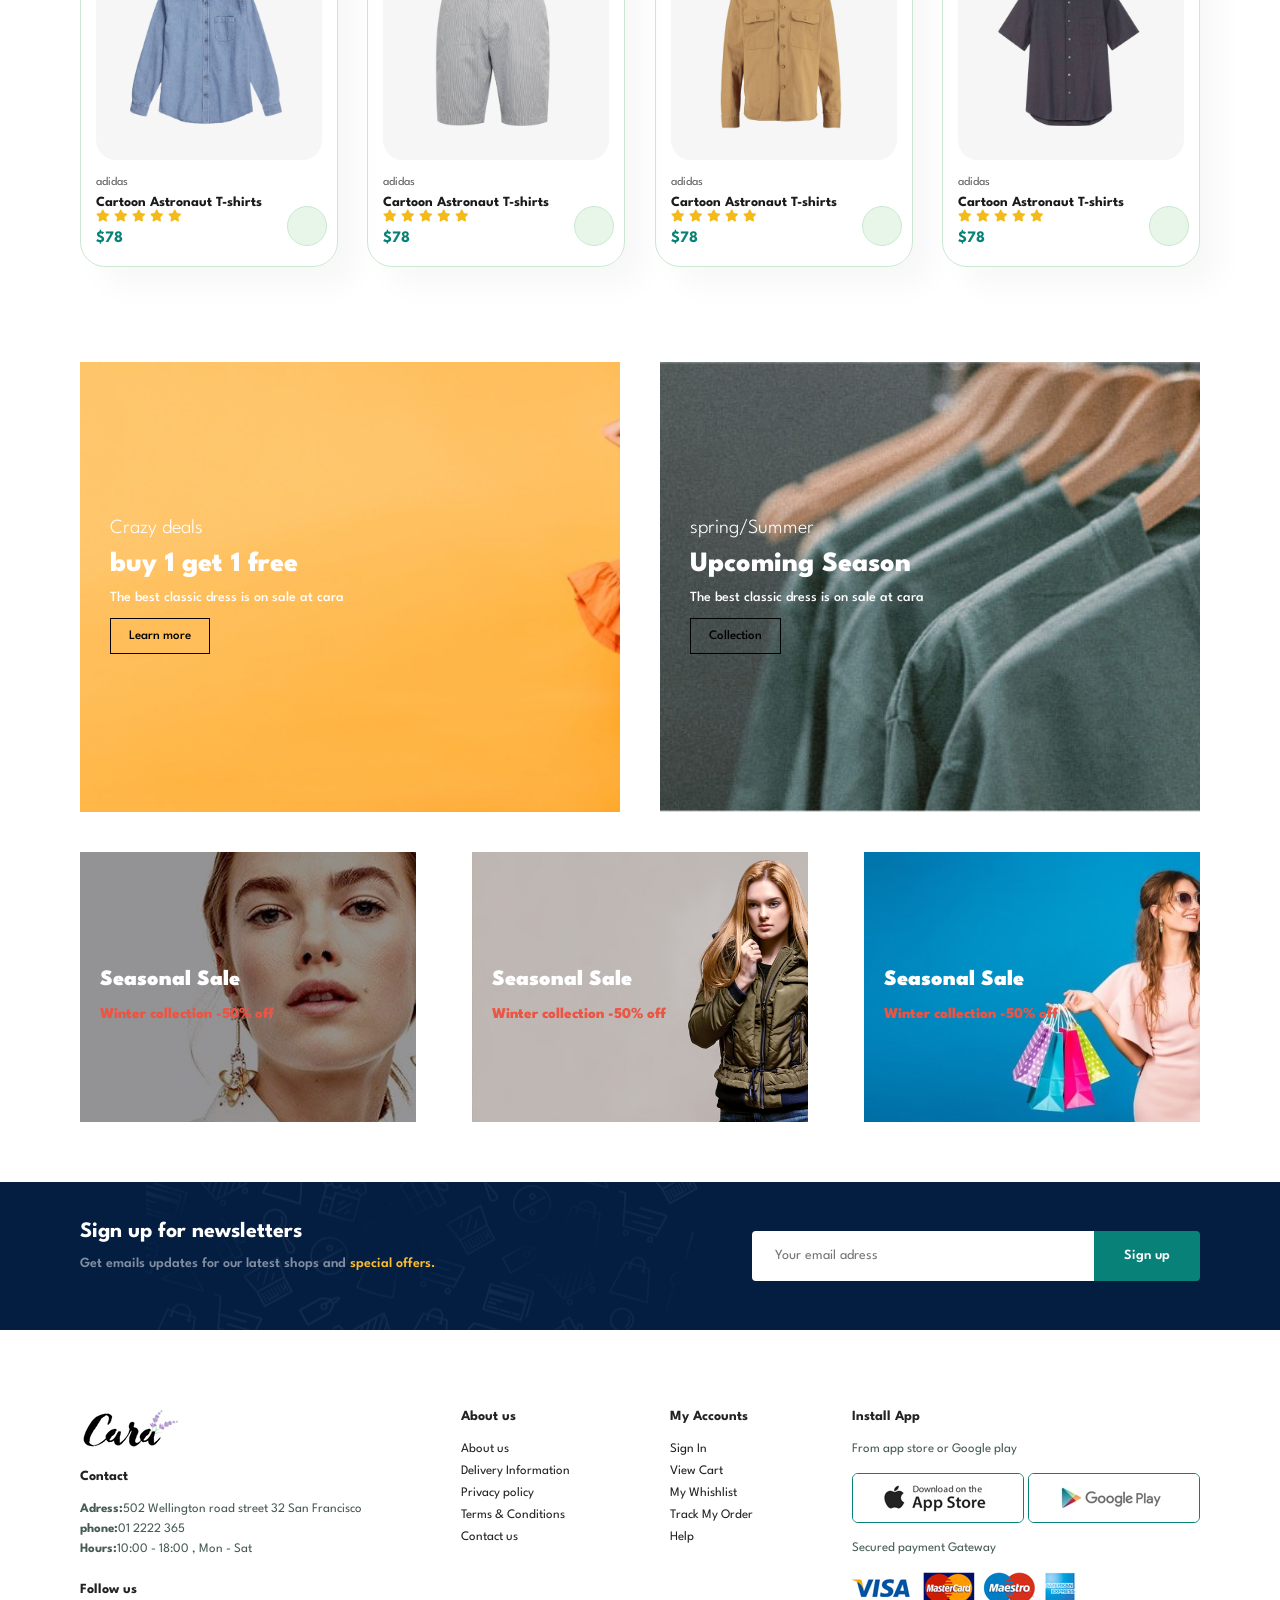
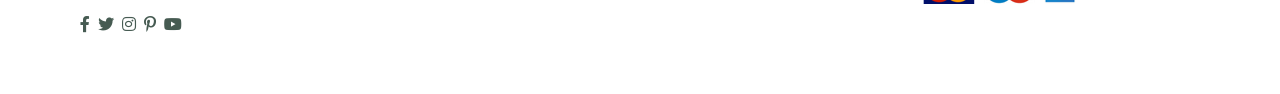
==== commit ea3e956e: "Updated index.html and style.css" ====
--- a/index.html
+++ b/index.html
@@ -349,6 +349,80 @@
             <button class="white">Collection</button>
         </div>
     </section>
+    <section id="banner3">
+        <div class="banner-box">
+            <h2>Seasonal Sale</h2>
+            <h3>Winter collection -50% off</h3>
+            
+        </div>
+        <div class="banner-box banner-box2">
+            <h2>Seasonal Sale</h2>
+            <h3>Winter collection -50% off</h3>
+            
+        </div>
+        <div class="banner-box banner-box3">
+            <h2>Seasonal Sale</h2>
+            <h3>Winter collection -50% off</h3>
+            
+        </div>
+    </section>
+    <section id="newsletter" class="section-p1 section-m1">
+        <div class="newstext">
+            <h4>Sign up for newsletters</h4>
+            <p>Get emails updates for our latest shops and <span>special offers.</span></p>
+        </div>
+        <div class="form">
+            <input type="text" placeholder="Your email adress">
+            <button class="normal">Sign up</button>
+        </div>
+    </section>
+
+    <footer class="section-p1">
+        <div class="col">
+            <img class="logo" src="images/logo.png" alt="">
+            <h4>Contact</h4>
+            <p><strong>Adress:</strong>502 Wellington road street 32 San Francisco</p>
+            <p><strong>phone:</strong>01 2222 365</p>
+            <p><strong>Hours:</strong>10:00 - 18:00 , Mon - Sat</p>
+            <div class="follow">
+                <h4>Follow us</h4>
+                <div class="icon">
+                    <i class="fab fa-facebook-f"></i>
+                    <i class="fab fa-twitter"></i>
+                    <i class="fab fa-instagram"></i>
+                    <i class="fab fa-pinterest-p"></i>
+                    <i class="fab fa-youtube"></i>
+                </div>
+            </div>
+        </div>
+        <div class="col">
+            <h4>About us</h4>
+            <a href="#">About us</a>
+            <a href="#">Delivery Information</a>
+            <a href="#">Privacy policy</a>
+            <a href="#">Terms & Conditions</a>
+            <a href="#">Contact us</a>
+        </div>
+        <div class="col">
+            <h4>My Accounts</h4>
+            <a href="#">Sign In</a>
+            <a href="#">View Cart</a>
+            <a href="#">My Whishlist</a>
+            <a href="#">Track My Order</a>
+            <a href="#">Help</a>
+        </div>
+        <div class="col install">
+            <h4>Install App</h4>
+            <p>From app store or Google play</p>
+            <div class="row">
+                <img src="images/pay/app.jpg" alt="">
+                <img src="images/pay/play.jpg" alt="">
+            </div>
+            <p>Secured payment Gateway</p>
+            <img src="images/pay/pay.png" alt="">
+
+        </div>
+    </footer>
 
 
     <script src="style.css"></script>
--- a/style.css
+++ b/style.css
@@ -337,3 +337,136 @@
         background-color: #088178;
         border: 1px solid #088178;
       }
+
+      /* text banner  */
+      #banner3{
+        display: flex;
+        justify-content: space-between;
+        flex-wrap: wrap;
+        padding: 0 80px;
+      }
+
+      #banner3 .banner-box{
+      display: flex;
+      flex-direction: column;
+      justify-content: center;
+      align-items: flex-start;
+      background-image: url(images/banner/b7.jpg);
+      min-width: 30%;
+      height: 30vh;
+      background-size: cover;
+      padding: 20px;
+      margin-bottom: 20px;
+     }
+     #banner3 .banner-box2{
+            background-image: url(images/banner/b4.jpg);
+     }
+     #banner3 .banner-box3{
+            background-image: url(images/banner/b18.jpg);
+     }
+     #banner3 .banner-box h2{
+      color: #FFF;
+      font-size: 22px;
+      font-weight: 900;
+     }
+     #banner3 .banner-box h3{
+      color: #ec5443;
+      font-size: 15px;
+      font-weight: 800;
+     }
+
+     /* section newsletter  */
+     #newsletter {
+      display: flex;
+      justify-content: space-between;
+      align-items: center;
+      flex-wrap: wrap;
+      background-image: url(images/banner/b14.png);
+      background-repeat: no-repeat;
+      background-position: 20% 30%;
+      background-color: #041e42;
+     }
+     #newsletter h4{
+      font-size: 22px;
+      font-weight: 700;
+      color: #fff;
+     }
+     #newsletter p{
+      font-size: 14px;
+      font-weight: 600;
+      color: #818ea0;
+     }
+     #newsletter p span{
+      color: #ffbd27;
+     }
+     #newsletter .form{
+      display: flex;
+      width: 40%;
+     }
+     #newsletter input{
+      height: 3.125rem;
+      width: 100%;
+      border: 1px solid transparent;
+      outline: none;
+      padding: 0 22px;
+      font-size:14px;
+      border-radius: 4px;
+      border-top-right-radius: 0;
+      border-bottom-right-radius: 0;
+     }
+     #newsletter button{
+       background-color: #088178;
+       color: #fff;
+       white-space: nowrap;
+       border-top-left-radius: 0;
+      border-bottom-left-radius: 0;
+     }
+
+     /* footer section  */
+     footer{
+      display: flex;
+      justify-content: space-between;
+      flex-wrap: wrap; 
+     }
+     footer .col{
+      display: flex;
+      flex-direction: column; 
+      align-items: flex-start;
+      margin-bottom: 20px;
+        }
+      footer .logo{
+        margin-bottom: 20px;
+      }
+        footer a{
+          text-decoration: none;
+          font-size: 13px;
+          color: #222;
+          margin-bottom: 10px;
+        }
+        footer h4{
+          font-size: 14px;
+          padding-bottom: 20px;
+        }
+        footer p{
+          font-size: 13px;
+          margin: 0 0 8px 0;
+        }
+        footer .follow{
+          margin-top: 20px;
+        }
+        footer .follow i{
+          color: #465b52;
+          cursor: pointer;
+          padding-right: 4px;
+        }
+        footer .install .row img{
+          border: 1px solid #088178;
+          border-radius: 6px;
+        }
+        footer .install img{
+          margin: 10px 0px 15px 0;
+        }
+        footer .follow i:hover ,
+        footer a:hover{
+          color: #088178;
+        }
